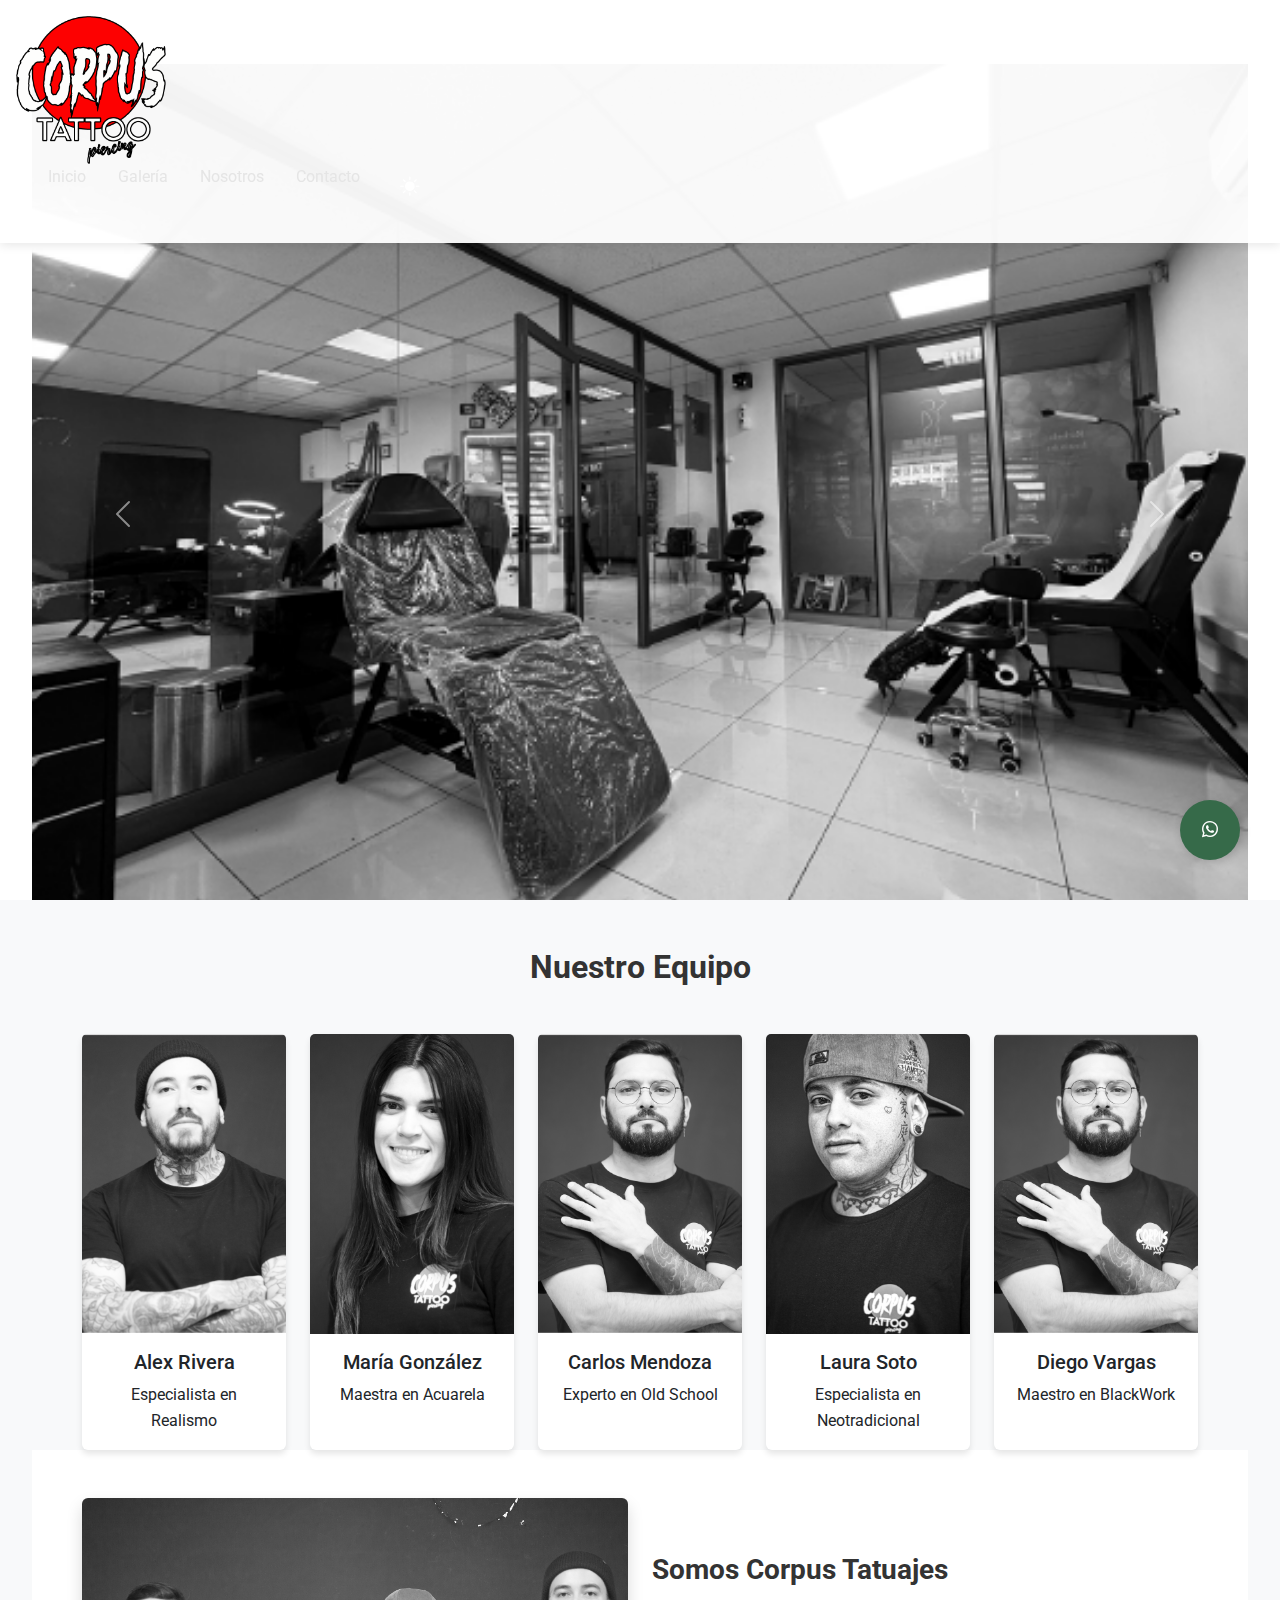
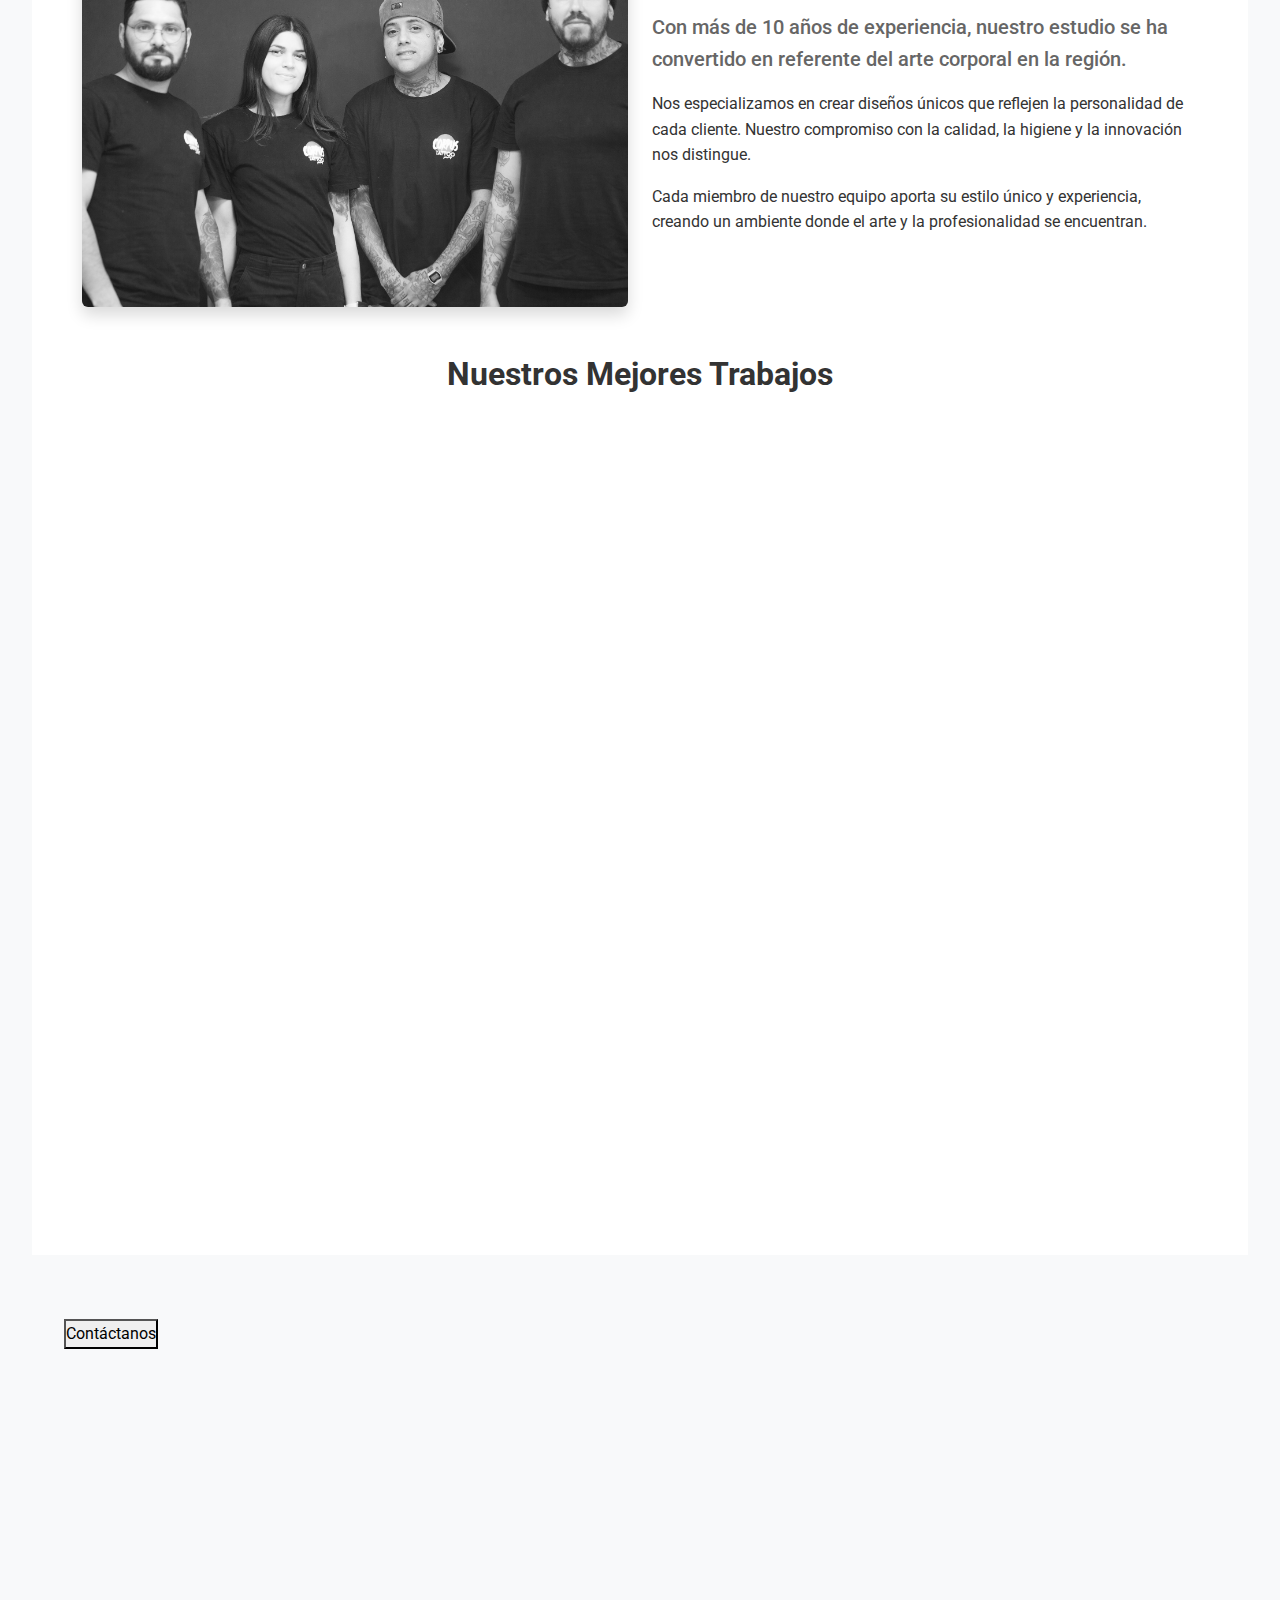
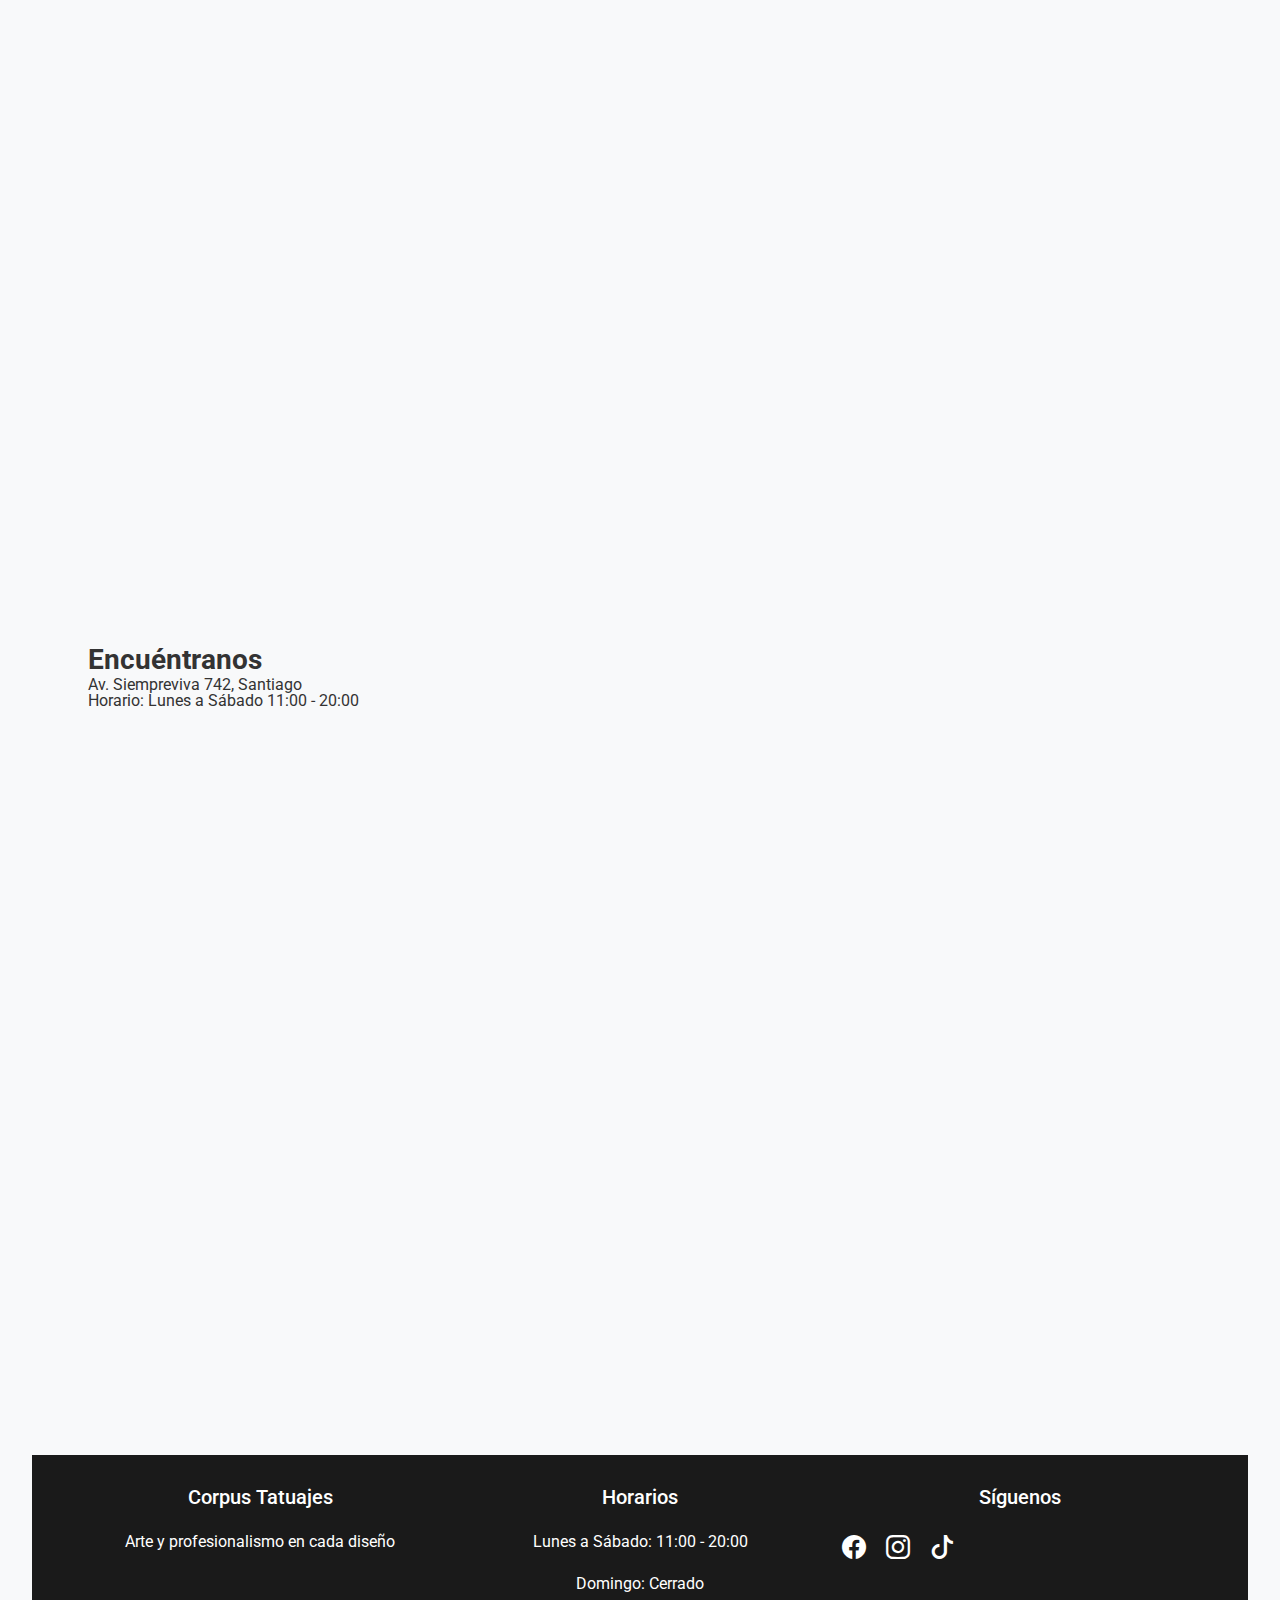
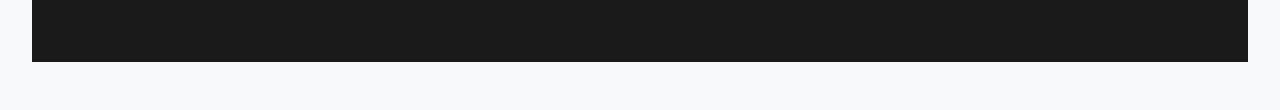
==== src/index.html @ b40a7a6b "Reorganización completa del proyecto" ====
<!DOCTYPE html>
<html lang="es" data-theme="light">
<head>
    <meta charset="UTF-8">
    <meta name="viewport" content="width=device-width, initial-scale=1.0">
    <title>Corpus Tatuajes</title>
    <!-- Bootstrap CSS -->
    <link href="https://cdn.jsdelivr.net/npm/bootstrap@5.3.2/dist/css/bootstrap.min.css" rel="stylesheet">
    <link rel="stylesheet" href="./css/styles.css">
    <link rel="preconnect" href="https://fonts.googleapis.com">
    <link rel="preconnect" href="https://fonts.gstatic.com" crossorigin>
    <link href="https://fonts.googleapis.com/css2?family=Roboto:wght@300;400;500;700&display=swap" rel="stylesheet">
    <link rel="stylesheet" href="./css/styles.css">
    <link rel="stylesheet" href="./css/dark-theme.css">
    <link rel="stylesheet" href="./css/light-theme.css">
    <script src="https://cdn.jsdelivr.net/npm/@emailjs/browser@3/dist/email.min.js"></script>
    <link href="https://fonts.googleapis.com/icon?family=Material+Icons" rel="stylesheet">
    <link rel="stylesheet" href="https://cdn.jsdelivr.net/npm/bootstrap-icons@1.11.1/font/bootstrap-icons.css">



</head>
<body>
    <header>
        <nav class="main-nav">
            <div class="logo">
                <img src="/src/assets/logocorpus/conlinea.png" alt="Corpus Tatuajes Logo">
            </div>
            <ul class="nav-menu">
                <li><a href="#inicio">Inicio</a></li>
                <li><a href="#galeria">Galería</a></li>
                <li><a href="#nosotros">Nosotros</a></li>
                <li><a href="#contacto">Contacto</a></li>
                <li>
                    <button id="theme-toggle" class="theme-toggle-btn">
                        <i class="bi bi-sun-fill" id="theme-icon"></i>
                    </button>
                </li>
            </ul>
        </nav>
    </header>
      <main>
          <section id="inicio" class="carousel">
              <div id="carouselExampleAutoplaying" class="carousel slide" data-bs-ride="carousel">
                <div class="carousel-inner">
                  <div class="carousel-item active">
                    <img src="/src/assets/img/sliders/slide1.png" class="d-block w-100" alt="Slide 1">
                  </div>
                  <div class="carousel-item">
                    <img src="/src/assets/img/sliders/slide2.png" class="d-block w-100" alt="Slide 2">
                  </div>
                  <div class="carousel-item">
                    <img src="/src/assets/img/sliders/slide3.png" class="d-block w-100" alt="Slide 3">
                  </div>
                </div>
                <button class="carousel-control-prev" type="button" data-bs-target="#carouselExampleAutoplaying" data-bs-slide="prev">
                  <span class="carousel-control-prev-icon" aria-hidden="true"></span>
                  <span class="visually-hidden">Previous</span>
                </button>
                <button class="carousel-control-next" type="button" data-bs-target="#carouselExampleAutoplaying" data-bs-slide="next">
                  <span class="carousel-control-next-icon" aria-hidden="true"></span>
                  <span class="visually-hidden">Next</span>
                </button>
              </div>
          </section>
 <section id="nosotros" class="team-section py-5">
    <div class="container">
        <h2 class="text-center mb-5">Nuestro Equipo</h2>
        <div class="row g-4">
            <!-- Card 1 -->
            <div class="col-lg">
                <div class="card h-100">
                    <img src="/src/assets/img/team/redicido_Mesa de trabajo 1.png" class="card-img-top" alt="Artista 1">
                    <div class="card-body text-center">
                        <h5 class="card-title">Alex Rivera</h5>
                        <p class="card-text">Especialista en Realismo</p>
                    </div>
                </div>
            </div>

            <!-- Card 2 -->
            <div class="col-lg">
                <div class="card h-100">
                    <img src="/src/assets/img/team/redicido-02.png" class="card-img-top" alt="Artista 2">
                    <div class="card-body text-center">
                        <h5 class="card-title">María González</h5>
                        <p class="card-text">Maestra en Acuarela</p>
                    </div>
                </div>
            </div>

            <!-- Card 3 -->
            <div class="col-lg">
                <div class="card h-100">
                    <img src="/src/assets/img/team/redicido-03.png" class="card-img-top" alt="Artista 3">
                    <div class="card-body text-center">
                        <h5 class="card-title">Carlos Mendoza</h5>
                        <p class="card-text">Experto en Old School</p>
                    </div>
                </div>
            </div>

            <!-- Card 4 -->
            <div class="col-lg">
                <div class="card h-100">
                    <img src="/src/assets/img/team/redicido-04.png" class="card-img-top" alt="Artista 4">
                    <div class="card-body text-center">
                        <h5 class="card-title">Laura Soto</h5>
                        <p class="card-text">Especialista en Neotradicional</p>
                    </div>
                </div>
            </div>

            <!-- Card 5 -->
            <div class="col-lg">
                <div class="card h-100">
                    <img src="/src/assets/img/team/redicido-03.png" class="card-img-top" alt="Artista 5">
                    <div class="card-body text-center">
                        <h5 class="card-title">Diego Vargas</h5>
                        <p class="card-text">Maestro en BlackWork</p>
                    </div>
                </div>
            </div>
        </div>
    </div>
    <!-- Sección Foto Grupal y Descripción -->
<section class="team-description py-5">
    <div class="container">
        <div class="row align-items-center">
            <div class="col-md-6">
                <img src="/src/assets/img/team/equipo.png" class="img-fluid rounded shadow" alt="Equipo Corpus Tatuajes">
            </div>
            <div class="col-md-6">
                <h3 class="mb-4">Somos Corpus Tatuajes</h3>
                <p class="lead">Con más de 10 años de experiencia, nuestro estudio se ha convertido en referente del arte corporal en la región.</p>
                <p>Nos especializamos en crear diseños únicos que reflejen la personalidad de cada cliente. Nuestro compromiso con la calidad, la higiene y la innovación nos distingue.</p>
                <p>Cada miembro de nuestro equipo aporta su estilo único y experiencia, creando un ambiente donde el arte y la profesionalidad se encuentran.</p>
            </div>
        </div>
    </div>
<section id="galeria" class="gallery-section py-5">
    <div class="container">
        <h2 class="text-center mb-5">Nuestros Mejores Trabajos</h2>
        <div class="row g-3">
            <!-- Imagen Grande -->
            <div class="col-12 col-md-6">
                <div class="gallery-item gallery-item-large">
                    <img src="/src/assets/img/gallery1/1.png" class="img-fluid" alt="Tatuaje 1" data-bs-toggle="modal" data-bs-target="#galleryModal" data-bs-img="./assets/gallery/tattoo1.jpg">
                </div>
            </div>
            
            <!-- Grupo de 2 Medianas -->
            <div class="col-12 col-md-6">
                <div class="row g-3">
                    <div class="col-6">
                        <div class="gallery-item">
                            <img src="/src/assets/img/gallery1/2.png" class="img-fluid" alt="Tatuaje 2" data-bs-toggle="modal" data-bs-target="#galleryModal" data-bs-img="./assets/gallery/tattoo2.jpg">
                        </div>
                    </div>
                    <div class="col-6">
                        <div class="gallery-item">
                            <img src="/src/assets/img/gallery1/3.png" class="img-fluid" alt="Tatuaje 3" data-bs-toggle="modal" data-bs-target="#galleryModal" data-bs-img="./assets/gallery/tattoo3.jpg">
                        </div>
                    </div>
                </div>
            </div>

            <!-- Tira de 4 Pequeñas -->
            <div class="col-3">
                <div class="gallery-item">
                    <img src="/src/assets/img/gallery1/4.png" class="img-fluid" alt="Tatuaje 4" data-bs-toggle="modal" data-bs-target="#galleryModal" data-bs-img="./assets/gallery/tattoo4.jpg">
                </div>
            </div>
            <div class="col-3">
                <div class="gallery-item">
                    <img src="/src/assets/img/gallery1/5.png" class="img-fluid" alt="Tatuaje 5" data-bs-toggle="modal" data-bs-target="#galleryModal" data-bs-img="./assets/gallery/tattoo5.jpg">
                </div>
            </div>
            <div class="col-3">
                <div class="gallery-item">
                    <img src="/src/assets/img/gallery1/8.png" class="img-fluid" alt="Tatuaje 6" data-bs-toggle="modal" data-bs-target="#galleryModal" data-bs-img="./assets/gallery/tattoo6.jpg">
                </div>
            </div>
            <div class="col-3">
                <div class="gallery-item">
                    <img src="/src/assets/img/gallery1/7.png" class="img-fluid" alt="Tatuaje 7" data-bs-toggle="modal" data-bs-target="#galleryModal" data-bs-img="./assets/gallery/tattoo7.jpg">
                </div>
            </div>

            <!-- Imagen Grande Horizontal -->
            <div class="col-12">
                <div class="gallery-item gallery-item-wide">
                    <img src="/src/assets/img/gallery1/9.png" class="img-fluid" alt="Tatuaje 8" data-bs-toggle="modal" data-bs-target="#galleryModal" data-bs-img="./assets/gallery/tattoo8.jpg">
                </div>
            </div>

            <!-- Grupo Final de 6 -->
            <div class="col-4">
                <div class="gallery-item">
                    <img src="/src/assets/img/gallery1/10.png" class="img-fluid" alt="Tatuaje 9" data-bs-toggle="modal" data-bs-target="#galleryModal" data-bs-img="./assets/gallery/tattoo9.jpg">
                </div>
            </div>
            <div class="col-4">
                <div class="gallery-item">
                    <img src="/src/assets/img/gallery1/11.png" class="img-fluid" alt="Tatuaje 10" data-bs-toggle="modal" data-bs-target="#galleryModal" data-bs-img="./assets/gallery/tattoo10.jpg">
                </div>
            </div>
            <div class="col-4">
                <div class="gallery-item">
                    <img src="/src/assets/img/gallery1/12.png" class="img-fluid" alt="Tatuaje 11" data-bs-toggle="modal" data-bs-target="#galleryModal" data-bs-img="./assets/gallery/tattoo11.jpg">
                </div>
            </div>
        </div>
    </div>

    <!-- Modal para vista ampliada -->
    <div class="modal fade" id="galleryModal" tabindex="-1" aria-hidden="true">
        <div class="modal-dialog modal-lg modal-dialog-centered">
            <div class="modal-content">
                <div class="modal-body p-0">
                    <img src="" class="img-fluid" id="modalImage">
                </div>
            </div>
        </div>
    </div>
</section>
</section>
          <section id="contacto" class="contact-section">
              <button class="cta-button">Contáctanos</button>
              <div class="contact-form-modal" id="contactModal">
                  <div class="modal-content">
                      <span class="close-button">×</span>
                      <form id="contactForm">
                          <input type="text" name="nombre" placeholder="Nombre" required>
                          <input type="email" name="email" placeholder="Email" required>
                          <input type="tel" name="telefono" placeholder="Teléfono" required>
                          <textarea name="mensaje" placeholder="Mensaje" required></textarea>
                          <div class="text-center">
                              <button type="submit" class="btn btn-dark btn-lg">Enviar Mensaje</button>
                          </div>
                      </form>
                  </div>
              </div>
          </section>

          <section class="map-section">
              <div class="container-fluid p-0">
                  <div class="row g-0">
                      <div class="col-md-6">
                          <div class="map-info p-4">
                              <h3>Encuéntranos</h3>
                              <p>Av. Siempreviva 742, Santiago</p>
                              <p>Horario: Lunes a Sábado 11:00 - 20:00</p>
                          </div>
                      </div>
                      <div class="col-md-6">
                          <div class="map-container">
                              <iframe 
                                  src="https://www.google.com/maps/embed?pb=!1m18!1m12!1m3!1d3330.2868897562144!2d-70.6495878!3d-33.4375799!2m3!1f0!2f0!3f0!3m2!1i1024!2i768!4f13.1!3m3!1m2!1s0x0%3A0x0!2zMzPCsDI2JzE1LjMiUyA3MMKwMzgnNTguNSJX!5e0!3m2!1ses!2scl!4v1629890000000!5m2!1ses!2scl" 
                                  width="100%" 
                                  height="300" 
                                  style="border:0;" 
                                  allowfullscreen="" 
                                  loading="lazy">
                              </iframe>
                          </div>
                      </div>
                  </div>
              </div>
          </section>

          <!-- Botón flotante de WhatsApp -->
          <a href="https://wa.me/56942258179" class="whatsapp-float" target="_blank">
              <i class="bi bi-whatsapp"></i>
          </a>

          <!-- Footer con iconos -->
          <footer class="footer-expanded">
              <div class="container">
                  <div class="row">
                      <div class="col-md-4">
                          <h5>Corpus Tatuajes</h5>
                          <p>Arte y profesionalismo en cada diseño</p>
                      </div>
                      <div class="col-md-4">
                          <h5>Horarios</h5>
                          <p>Lunes a Sábado: 11:00 - 20:00</p>
                          <p>Domingo: Cerrado</p>
                      </div>
                      <div class="col-md-4">
                          <h5>Síguenos</h5>
                          <div class="social-icons">



                              <a href="#"><i class="bi bi-facebook"></i></a>
                              <a href="#"><i class="bi bi-instagram"></i></a>
                              <a href="#"><i class="bi bi-tiktok"></i></a>
                          </div>
                      </div>
                  </div>
              </div>





          </footer>
<script src="./js/carousel.js"></script>
<script src="/src/js/form.js"></script>
<script src="/src/js/main.js"></script>
<script src="/src/js/menu.js"></script>

</body>
</html>

<script src="https://cdn.jsdelivr.net/npm/bootstrap@5.3.2/dist/js/bootstrap.bundle.min.js"></script>

<script src="./js/theme.js"></script>
---- src/css/styles.css ----
@font-face {
    font-family: 'TuFuente';
    src: url('../assets/fonts/tufuente.woff2') format('woff2');
}

/* Variables globales */
:root {
    --color-primary: #2C2C2C;
    --color-secondary: #4A4A4A;
    --color-light: #E5E5E5;
    --color-dark: #1A1A1A;
    --color-accent: #808080;
}

/* Reset y estilos base */
* {
    margin: 0;
    padding: 0;
    box-sizing: border-box;
}

body {
    font-family: 'Roboto', sans-serif;
    line-height: 1.6;
    background-color: var(--color-light);
    color: var(--color-dark);
}

/* Navegación */
.main-nav {
    background-color: var(--color-dark);
    color: white;
    padding: 1rem;
    position: fixed;
    width: 100%;
    z-index: 1000;
    box-shadow: 0 2px 10px rgba(0,0,0,0.1);
}

.nav-menu {
    display: flex;
    list-style: none;
    gap: 2rem;
}

.nav-menu a {
    color: var(--color-light);
    text-decoration: none;
}

.nav-menu a:hover {
    color: var(--color-accent);
}

/* Secciones */
section {
    padding: 4rem 2rem;
    min-height: 100vh;
}

/* Footer */
footer {
    background-color: var(--color-dark);
    color: var(--color-light);
    padding: 2rem;
    text-align: center;
}

.footer-expanded {
    background-color: #1a1a1a;
    color: white;
    padding: 50px 0;
}

.footer-expanded h5 {
    margin-bottom: 20px;
    font-weight: 500;
}

.social-icons {
    display: flex;
    gap: 20px;
}

.social-icons a {
    color: white;
    font-size: 24px;
    transition: transform 0.3s ease;
}

.social-icons a:hover {
    transform: translateY(-5px);
}

.material-symbols-outlined {
    font-size: 28px;
}/* Estilos del carrusel */
.carousel {
    width: 100%;
    height: 100vh;
    position: relative;
    overflow: hidden;
}

.carousel {
    height: 100vh;
}

.carousel-item img {
    height: 100vh;
    object-fit: cover;
}

.about-section {
    background-color: var(--color-secondary);
    color: var(--color-light);
}

.carousel-slide {
    position: absolute;
    width: 100%;
    height: 100%;
    object-fit: cover;
    opacity: 0;
    transition: opacity 0.5s ease;
}

.carousel-slide.active {
    opacity: 1;
}
.carousel-button {
    position: absolute;
    top: 50%;
    transform: translateY(-50%);
    background: rgba(0,0,0,0.5);
    color: white;
    padding: 20px;
    border: none;
    cursor: pointer;
    z-index: 10;
}

.prev { left: 0; }
.next { right: 0; }
.next {
    right: 20px;
}  /* Contenido principal */
  main {
      flex: 1;
  }

/* Menú hamburguesa */
.hamburger {
    display: none;
    background: none;
    border: none;
    cursor: pointer;
}

/* Carrusel */
.carousel {
    height: 100vh;
    position: relative;
    overflow: hidden;
}

.carousel-container {
    height: 100%;
    display: flex;
    transition: var(--transition);
}

/* Sección Sobre Nosotros */
.about-section {
    padding: 4rem 2rem;
    background: #f5f5f5;
}

.about-grid {
    display: grid;
    grid-template-columns: repeat(auto-fit, minmax(250px, 1fr));
    gap: 2rem;
    max-width: 1200px;
    margin: 0 auto;
}

/* Formulario de contacto */
.contact-form-modal {
    display: none;
    position: fixed;
    top: 0;
    left: 0;
    width: 100%;
    height: 100%;
    background-color: rgba(0,0,0,0.7);
    z-index: 1000;
}

.modal-content {
    background-color: var(--color-light);
    padding: 20px;
    width: 90%;
    max-width: 500px;
    position: absolute;
    top: 50%;
    left: 50%;
    transform: translate(-50%, -50%);
    border-radius: 8px;
}

.close-button {
    position: absolute;
    right: 10px;
    top: 10px;
    font-size: 24px;
    cursor: pointer;
}

#contactForm {
    display: flex;
    flex-direction: column;
    gap: 15px;
}

#contactForm input,
#contactForm textarea {
    padding: 10px;
    border: 1px solid var(--color-accent);
    border-radius: 4px;
}

#contactForm button {
    background-color: var(--color-primary);
    color: white;
    padding: 10px;
    border: none;
    border-radius: 4px;
    cursor: pointer;
}
/* WhatsApp flotante */
.whatsapp-float {
    position: fixed;
    bottom: 40px;
    right: 40px;
    background-color: #366a49;
    color: white;
    width: 60px;
    height: 60px;
    border-radius: 50%;
    display: flex;
    align-items: center;
    justify-content: center;
    box-shadow: 2px 2px 10px rgba(0,0,0,0.2);
    z-index: 1000;
    transition: transform 0.3s ease;
}

.whatsapp-float:hover {
    transform: scale(1.1);
    color: rgb(209, 204, 204);
}

.whatsapp-float .material-symbols-outlined {
    font-size: 32px;
}

@media (max-width: 768px) {
    .whatsapp-float {
        bottom: 20px;
        right: 20px;
        width: 50px;
        height: 50px;
    }
}
/* Media Queries */
@media (max-width: 768px) {
    .hamburger {
        display: block;
    }

    .nav-menu {
        position: fixed;
        top: 0;
        right: -100%;
        height: 100vh;
        width: 250px;
        background: rgb(218, 218, 218);
        flex-direction: column;
        padding: 2rem;
        transition: var(--transition);
    }

    .nav-menu.active {
        right: 0;
    }
}

body {
    font-family: 'Roboto', sans-serif;
}

/* Variantes de peso */
h1, h2, h3 {
    font-weight: 700;
}

p {
    font-weight: 400;
}

.light-text {
    font-weight: 300;
}

.medium-text {
    font-weight: 500;
}

.logo {
    width: 150px;
    height: auto;
}

.logo img {
    width: 100%;
    height: auto;
    display: block;
}

.team-section {
    background-color: #f8f9fa;
}

.card {
    transition: transform 0.3s ease;
    border: none;
    box-shadow: 0 4px 6px rgba(0,0,0,0.1);
}

.card:hover {
    transform: translateY(-5px);
}

.card-img-top {
    height: 300px;
    object-fit: cover;
}

.team-description {
    background-color: #ffffff;
}

.team-description img {
    max-height: 500px;
    width: 100%;
    object-fit: cover;
}

.team-description .lead {
    color: #666;
    font-weight: 500;
}
  .gallery-item {
      position: relative;
      overflow: hidden;
      border-radius: 8px;
      cursor: pointer;
      opacity: 0;
      transform: translateY(20px);
      animation: fadeInUp 0.6s ease forwards;
  }

  .gallery-item img {
      transition: transform 0.3s ease;
      height: 300px;
      width: 100%;
      object-fit: cover;
  }

  .gallery-item:hover img {
      transform: scale(1.05);
  }

  @keyframes fadeInUp {
      from {
          opacity: 0;
          transform: translateY(20px);
      }
      to {
          opacity: 1;
          transform: translateY(0);
      }
  }

  /* Efecto de carga escalonado */
  .gallery-item:nth-child(1) { animation-delay: 0.1s; }
  .gallery-item:nth-child(2) { animation-delay: 0.2s; }
  .gallery-item:nth-child(3) { animation-delay: 0.3s; }
  .gallery-item:nth-child(4) { animation-delay: 0.4s; }
  .gallery-item:nth-child(5) { animation-delay: 0.5s; }
  .gallery-item:nth-child(6) { animation-delay: 0.6s; }
#galleryModal .modal-content {
    background: none;
    border: none;
}

#galleryModal .modal-body {
    padding: 0;
}

.gallery-item-large img {
    height: 600px;
}

.gallery-item-wide img {
    height: 400px;
}

.gallery-item {
    margin-bottom: 15px;
}

@media (max-width: 768px) {
    .gallery-item-large img,
    .gallery-item-wide img {
        height: 300px;
    }
}

.btn-dark {
    padding: 12px 35px;
    margin-top: 20px;
    text-transform: uppercase;
    letter-spacing: 1px;
    transition: all 0.3s ease;
}

.btn-dark:hover {
    transform: translateY(-2px);
    box-shadow: 0 5px 15px rgba(0,0,0,0.2);
}
  .map-section {
      margin-bottom: 0;
      line-height: 0;
  }

  .footer-expanded {
      margin-top: 0;
      padding-top: 30px;
  }

  .map-container {
      filter: grayscale(100%);
      transition: filter 0.3s ease;
  }

  .map-container iframe {
      display: block;
      vertical-align: bottom;
  }

  .map-container:hover {
      filter: grayscale(0%);
  }

/* Ajustes responsivos generales */
@media (max-width: 768px) {
    .carousel-item img {
        height: 60vh;
    }

    .gallery-item img {
        height: 250px;
    }

    .map-info {
        height: auto;
        padding: 20px;
    }
}

@media (max-width: 576px) {
    .footer-expanded {
        text-align: center;
    }

    .social-icons {
        justify-content: center;
        margin-top: 20px;
    }

    .gallery-item-large img,
    .gallery-item-wide img {
        height: 200px;
    }

    .team-section .card {
        margin-bottom: 20px;
    }
}

/* Ajustes para tablets */
@media (min-width: 769px) and (max-width: 1024px) {
    .gallery-item img {
        height: 300px;
    }
}

.theme-toggle-btn {
    background: none;
    border: none;
    color: var(--text-color);
    cursor: pointer;
    padding: 8px;
    font-size: 1.2rem;
}

.theme-toggle-btn:hover {
    opacity: 0.8;
}
---- src/css/styles.css ----
@font-face {
    font-family: 'TuFuente';
    src: url('../assets/fonts/tufuente.woff2') format('woff2');
}

/* Variables globales */
:root {
    --color-primary: #2C2C2C;
    --color-secondary: #4A4A4A;
    --color-light: #E5E5E5;
    --color-dark: #1A1A1A;
    --color-accent: #808080;
}

/* Reset y estilos base */
* {
    margin: 0;
    padding: 0;
    box-sizing: border-box;
}

body {
    font-family: 'Roboto', sans-serif;
    line-height: 1.6;
    background-color: var(--color-light);
    color: var(--color-dark);
}

/* Navegación */
.main-nav {
    background-color: var(--color-dark);
    color: white;
    padding: 1rem;
    position: fixed;
    width: 100%;
    z-index: 1000;
    box-shadow: 0 2px 10px rgba(0,0,0,0.1);
}

.nav-menu {
    display: flex;
    list-style: none;
    gap: 2rem;
}

.nav-menu a {
    color: var(--color-light);
    text-decoration: none;
}

.nav-menu a:hover {
    color: var(--color-accent);
}

/* Secciones */
section {
    padding: 4rem 2rem;
    min-height: 100vh;
}

/* Footer */
footer {
    background-color: var(--color-dark);
    color: var(--color-light);
    padding: 2rem;
    text-align: center;
}

.footer-expanded {
    background-color: #1a1a1a;
    color: white;
    padding: 50px 0;
}

.footer-expanded h5 {
    margin-bottom: 20px;
    font-weight: 500;
}

.social-icons {
    display: flex;
    gap: 20px;
}

.social-icons a {
    color: white;
    font-size: 24px;
    transition: transform 0.3s ease;
}

.social-icons a:hover {
    transform: translateY(-5px);
}

.material-symbols-outlined {
    font-size: 28px;
}/* Estilos del carrusel */
.carousel {
    width: 100%;
    height: 100vh;
    position: relative;
    overflow: hidden;
}

.carousel {
    height: 100vh;
}

.carousel-item img {
    height: 100vh;
    object-fit: cover;
}

.about-section {
    background-color: var(--color-secondary);
    color: var(--color-light);
}

.carousel-slide {
    position: absolute;
    width: 100%;
    height: 100%;
    object-fit: cover;
    opacity: 0;
    transition: opacity 0.5s ease;
}

.carousel-slide.active {
    opacity: 1;
}
.carousel-button {
    position: absolute;
    top: 50%;
    transform: translateY(-50%);
    background: rgba(0,0,0,0.5);
    color: white;
    padding: 20px;
    border: none;
    cursor: pointer;
    z-index: 10;
}

.prev { left: 0; }
.next { right: 0; }
.next {
    right: 20px;
}  /* Contenido principal */
  main {
      flex: 1;
  }

/* Menú hamburguesa */
.hamburger {
    display: none;
    background: none;
    border: none;
    cursor: pointer;
}

/* Carrusel */
.carousel {
    height: 100vh;
    position: relative;
    overflow: hidden;
}

.carousel-container {
    height: 100%;
    display: flex;
    transition: var(--transition);
}

/* Sección Sobre Nosotros */
.about-section {
    padding: 4rem 2rem;
    background: #f5f5f5;
}

.about-grid {
    display: grid;
    grid-template-columns: repeat(auto-fit, minmax(250px, 1fr));
    gap: 2rem;
    max-width: 1200px;
    margin: 0 auto;
}

/* Formulario de contacto */
.contact-form-modal {
    display: none;
    position: fixed;
    top: 0;
    left: 0;
    width: 100%;
    height: 100%;
    background-color: rgba(0,0,0,0.7);
    z-index: 1000;
}

.modal-content {
    background-color: var(--color-light);
    padding: 20px;
    width: 90%;
    max-width: 500px;
    position: absolute;
    top: 50%;
    left: 50%;
    transform: translate(-50%, -50%);
    border-radius: 8px;
}

.close-button {
    position: absolute;
    right: 10px;
    top: 10px;
    font-size: 24px;
    cursor: pointer;
}

#contactForm {
    display: flex;
    flex-direction: column;
    gap: 15px;
}

#contactForm input,
#contactForm textarea {
    padding: 10px;
    border: 1px solid var(--color-accent);
    border-radius: 4px;
}

#contactForm button {
    background-color: var(--color-primary);
    color: white;
    padding: 10px;
    border: none;
    border-radius: 4px;
    cursor: pointer;
}
/* WhatsApp flotante */
.whatsapp-float {
    position: fixed;
    bottom: 40px;
    right: 40px;
    background-color: #366a49;
    color: white;
    width: 60px;
    height: 60px;
    border-radius: 50%;
    display: flex;
    align-items: center;
    justify-content: center;
    box-shadow: 2px 2px 10px rgba(0,0,0,0.2);
    z-index: 1000;
    transition: transform 0.3s ease;
}

.whatsapp-float:hover {
    transform: scale(1.1);
    color: rgb(209, 204, 204);
}

.whatsapp-float .material-symbols-outlined {
    font-size: 32px;
}

@media (max-width: 768px) {
    .whatsapp-float {
        bottom: 20px;
        right: 20px;
        width: 50px;
        height: 50px;
    }
}
/* Media Queries */
@media (max-width: 768px) {
    .hamburger {
        display: block;
    }

    .nav-menu {
        position: fixed;
        top: 0;
        right: -100%;
        height: 100vh;
        width: 250px;
        background: rgb(218, 218, 218);
        flex-direction: column;
        padding: 2rem;
        transition: var(--transition);
    }

    .nav-menu.active {
        right: 0;
    }
}

body {
    font-family: 'Roboto', sans-serif;
}

/* Variantes de peso */
h1, h2, h3 {
    font-weight: 700;
}

p {
    font-weight: 400;
}

.light-text {
    font-weight: 300;
}

.medium-text {
    font-weight: 500;
}

.logo {
    width: 150px;
    height: auto;
}

.logo img {
    width: 100%;
    height: auto;
    display: block;
}

.team-section {
    background-color: #f8f9fa;
}

.card {
    transition: transform 0.3s ease;
    border: none;
    box-shadow: 0 4px 6px rgba(0,0,0,0.1);
}

.card:hover {
    transform: translateY(-5px);
}

.card-img-top {
    height: 300px;
    object-fit: cover;
}

.team-description {
    background-color: #ffffff;
}

.team-description img {
    max-height: 500px;
    width: 100%;
    object-fit: cover;
}

.team-description .lead {
    color: #666;
    font-weight: 500;
}
  .gallery-item {
      position: relative;
      overflow: hidden;
      border-radius: 8px;
      cursor: pointer;
      opacity: 0;
      transform: translateY(20px);
      animation: fadeInUp 0.6s ease forwards;
  }

  .gallery-item img {
      transition: transform 0.3s ease;
      height: 300px;
      width: 100%;
      object-fit: cover;
  }

  .gallery-item:hover img {
      transform: scale(1.05);
  }

  @keyframes fadeInUp {
      from {
          opacity: 0;
          transform: translateY(20px);
      }
      to {
          opacity: 1;
          transform: translateY(0);
      }
  }

  /* Efecto de carga escalonado */
  .gallery-item:nth-child(1) { animation-delay: 0.1s; }
  .gallery-item:nth-child(2) { animation-delay: 0.2s; }
  .gallery-item:nth-child(3) { animation-delay: 0.3s; }
  .gallery-item:nth-child(4) { animation-delay: 0.4s; }
  .gallery-item:nth-child(5) { animation-delay: 0.5s; }
  .gallery-item:nth-child(6) { animation-delay: 0.6s; }
#galleryModal .modal-content {
    background: none;
    border: none;
}

#galleryModal .modal-body {
    padding: 0;
}

.gallery-item-large img {
    height: 600px;
}

.gallery-item-wide img {
    height: 400px;
}

.gallery-item {
    margin-bottom: 15px;
}

@media (max-width: 768px) {
    .gallery-item-large img,
    .gallery-item-wide img {
        height: 300px;
    }
}

.btn-dark {
    padding: 12px 35px;
    margin-top: 20px;
    text-transform: uppercase;
    letter-spacing: 1px;
    transition: all 0.3s ease;
}

.btn-dark:hover {
    transform: translateY(-2px);
    box-shadow: 0 5px 15px rgba(0,0,0,0.2);
}
  .map-section {
      margin-bottom: 0;
      line-height: 0;
  }

  .footer-expanded {
      margin-top: 0;
      padding-top: 30px;
  }

  .map-container {
      filter: grayscale(100%);
      transition: filter 0.3s ease;
  }

  .map-container iframe {
      display: block;
      vertical-align: bottom;
  }

  .map-container:hover {
      filter: grayscale(0%);
  }

/* Ajustes responsivos generales */
@media (max-width: 768px) {
    .carousel-item img {
        height: 60vh;
    }

    .gallery-item img {
        height: 250px;
    }

    .map-info {
        height: auto;
        padding: 20px;
    }
}

@media (max-width: 576px) {
    .footer-expanded {
        text-align: center;
    }

    .social-icons {
        justify-content: center;
        margin-top: 20px;
    }

    .gallery-item-large img,
    .gallery-item-wide img {
        height: 200px;
    }

    .team-section .card {
        margin-bottom: 20px;
    }
}

/* Ajustes para tablets */
@media (min-width: 769px) and (max-width: 1024px) {
    .gallery-item img {
        height: 300px;
    }
}

.theme-toggle-btn {
    background: none;
    border: none;
    color: var(--text-color);
    cursor: pointer;
    padding: 8px;
    font-size: 1.2rem;
}

.theme-toggle-btn:hover {
    opacity: 0.8;
}
---- src/css/dark-theme.css ----
[data-theme="dark"] {
    --primary-color: #121212;
    --secondary-color: #1f1f1f;
    --text-primary: #ffffff;
    --text-secondary: #cccccc;
}

[data-theme="dark"] body {
    background-color: var(--primary-color);
    color: var(--text-primary);
}

[data-theme="dark"] .main-nav {
    background: rgba(31, 31, 31, 0.95);
}

[data-theme="dark"] .nav-menu a {
    color: var(--text-primary);
}

[data-theme="dark"] .about-section {
    background: var(--secondary-color);
}

[data-theme="dark"] .contact-form-modal {
    background: var(--secondary-color);
    color: var(--text-primary);
}
---- src/css/light-theme.css ----
[data-theme="light"] {
    --primary-color: #ffffff;
    --secondary-color: #f5f5f5;
    --text-primary: #333333;
    --text-secondary: #666666;
}

[data-theme="light"] body {
    background-color: var(--primary-color);
    color: var(--text-primary);
}

[data-theme="light"] .main-nav {
    background: rgba(255, 255, 255, 0.95);
}

[data-theme="light"] .about-section {
    background: var(--secondary-color);
}
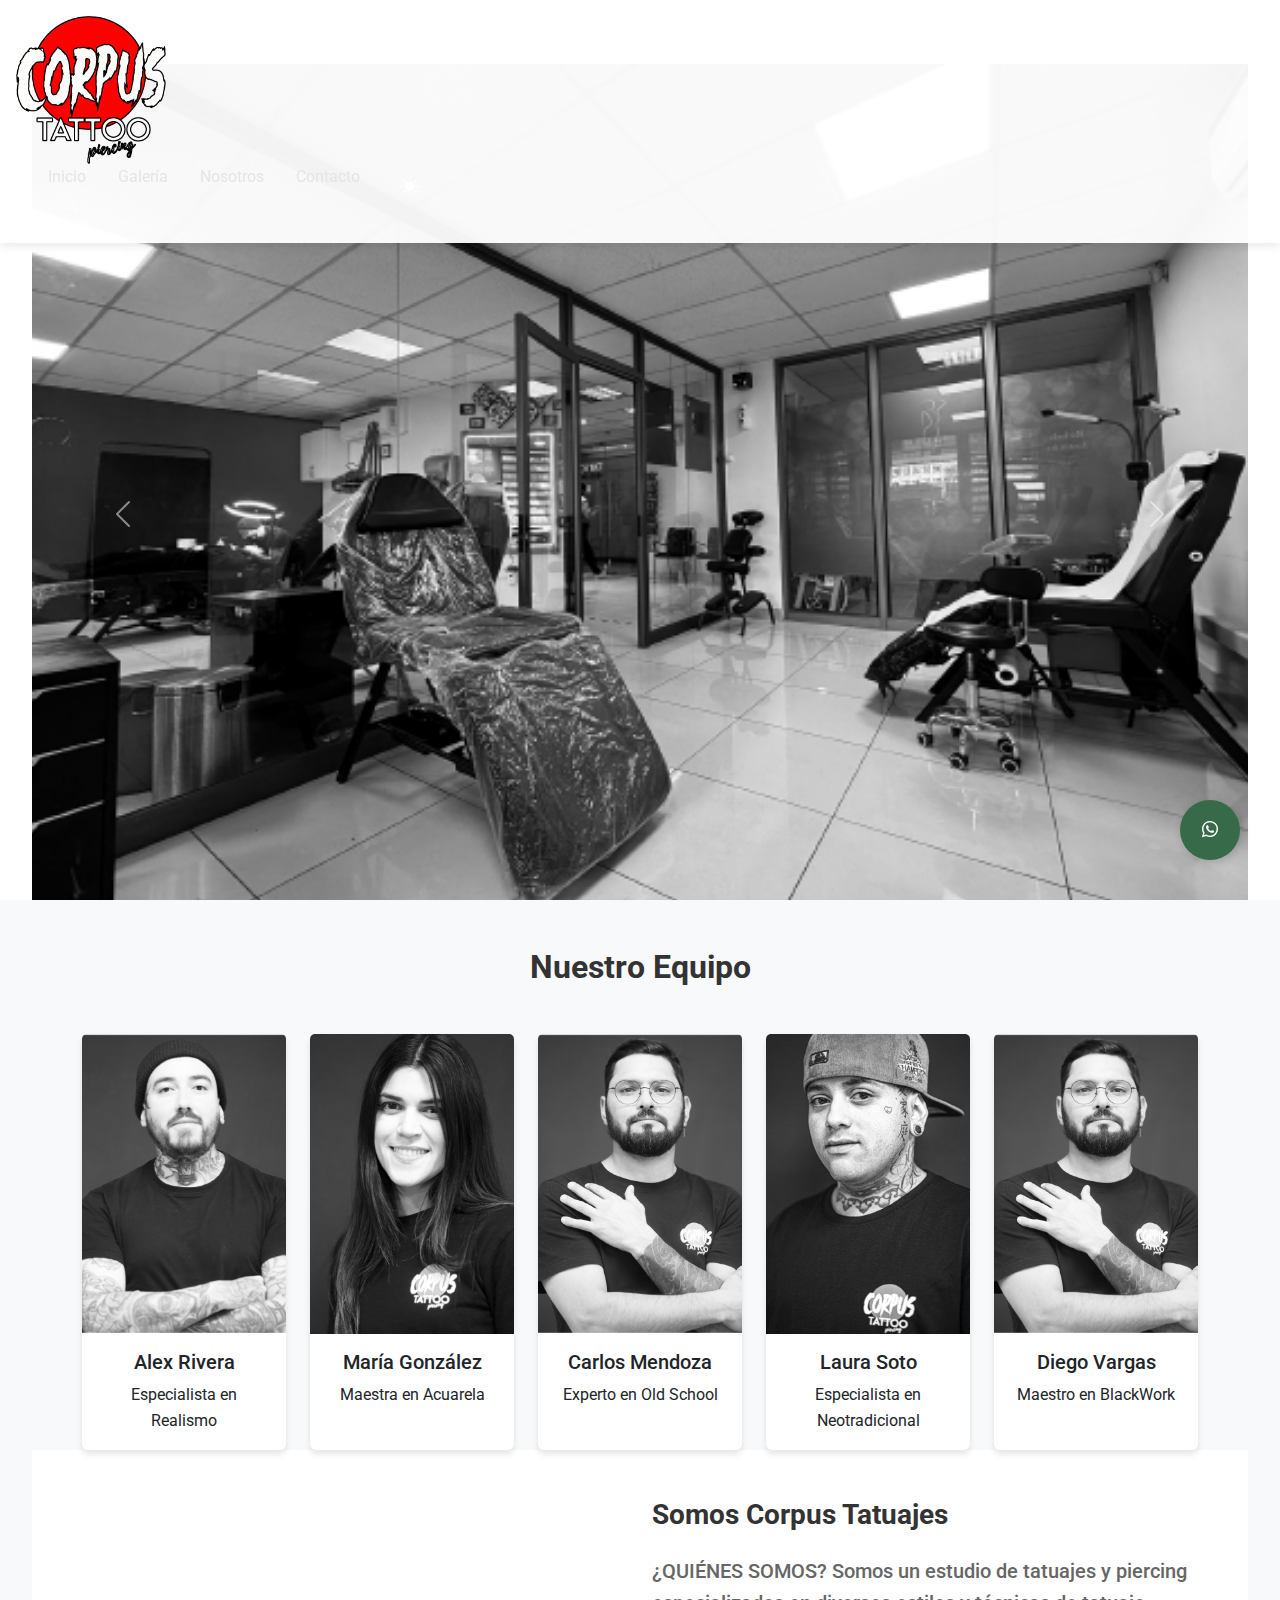
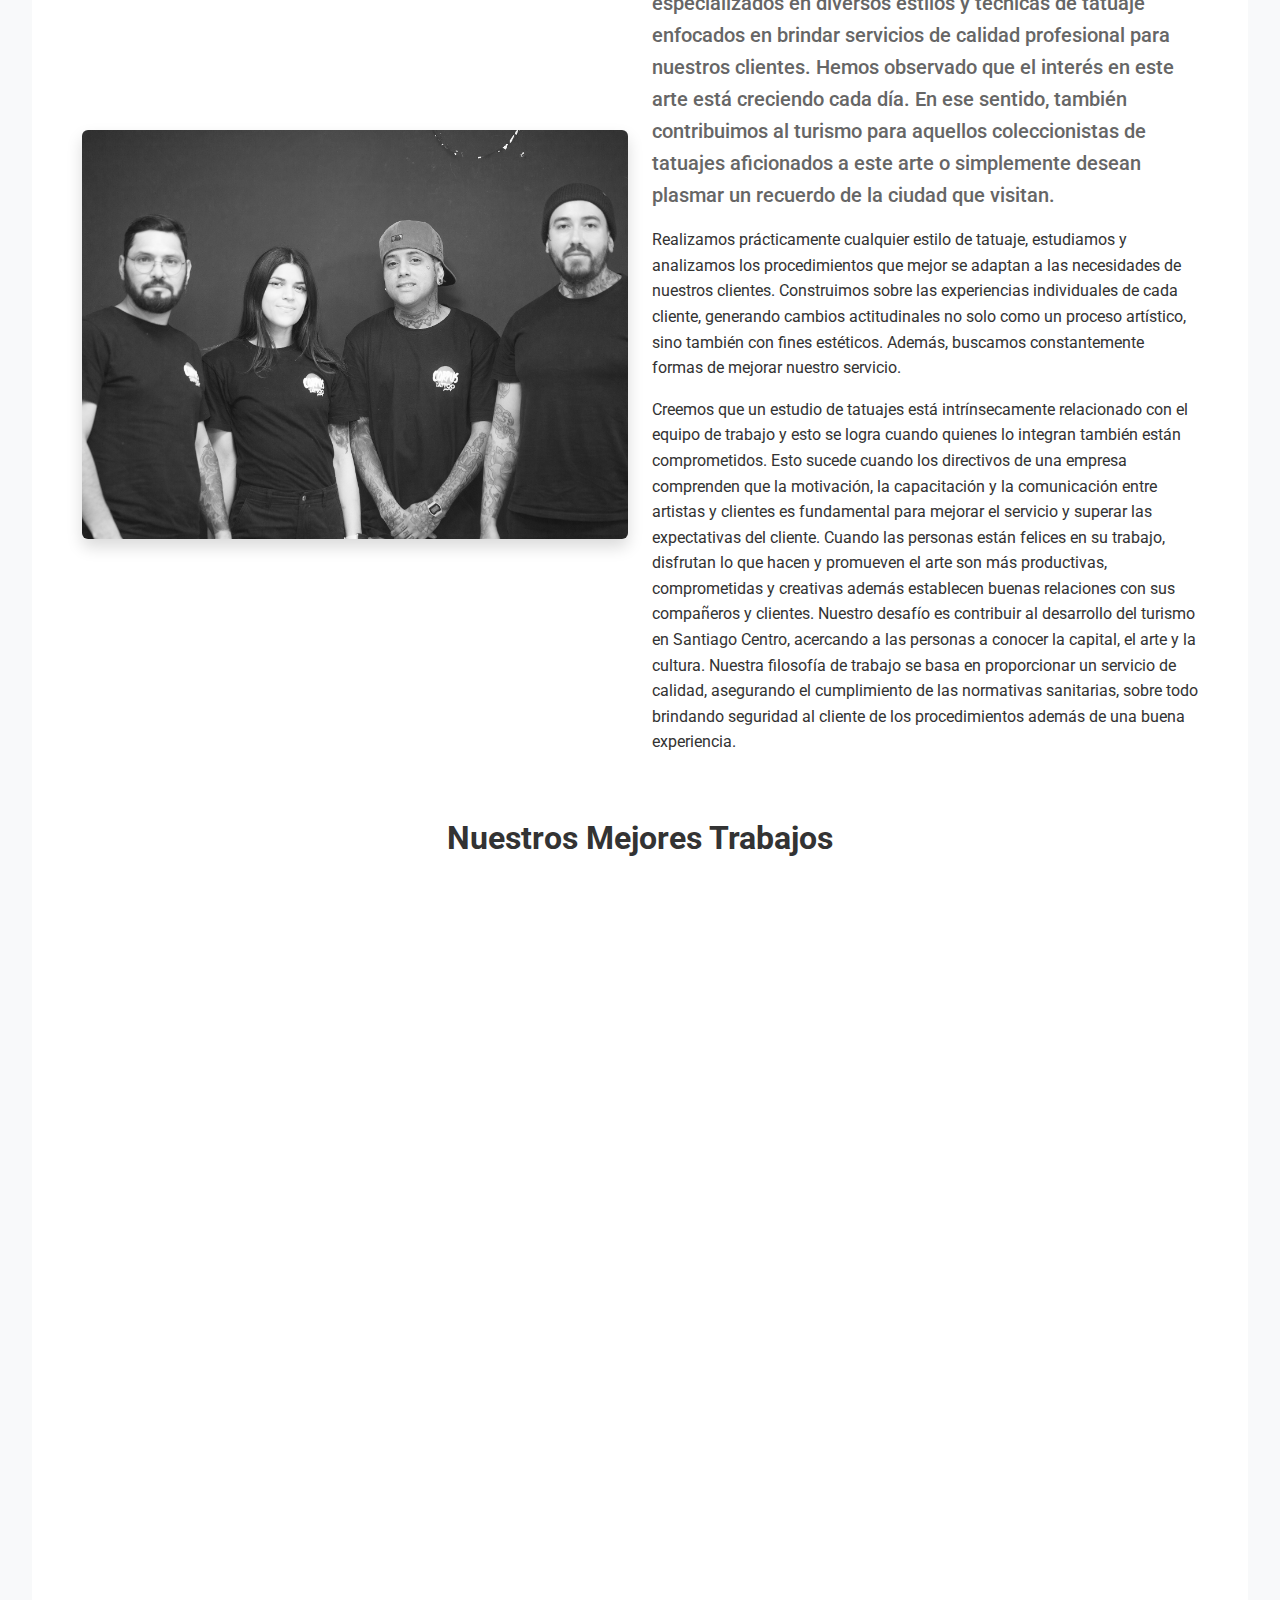
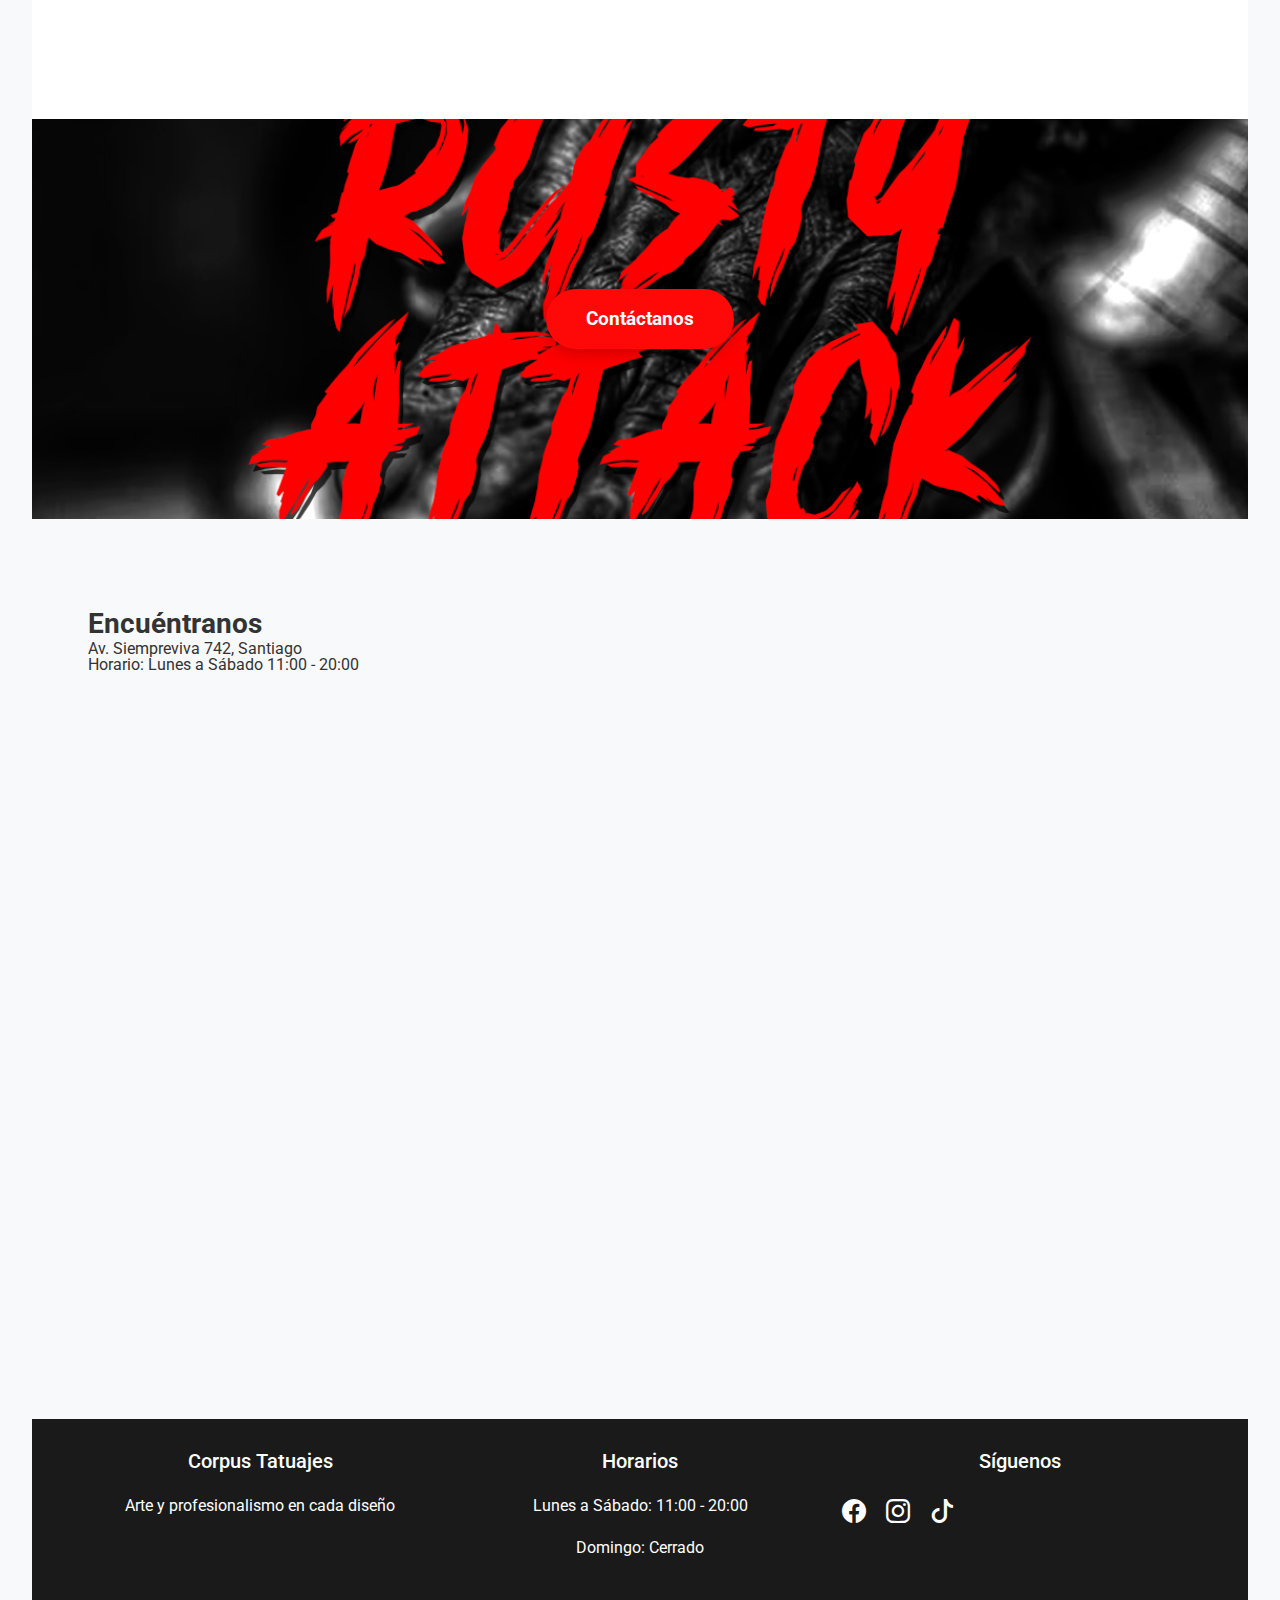
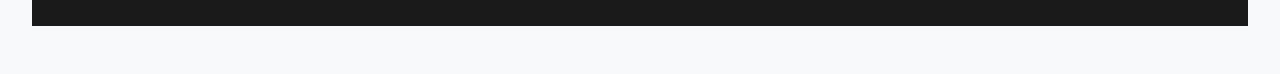
==== commit bb503d65: "Versión final Corpus Tattoo" ====
--- a/src/index.html
+++ b/src/index.html
@@ -132,9 +132,15 @@
             </div>
             <div class="col-md-6">
                 <h3 class="mb-4">Somos Corpus Tatuajes</h3>
-                <p class="lead">Con más de 10 años de experiencia, nuestro estudio se ha convertido en referente del arte corporal en la región.</p>
-                <p>Nos especializamos en crear diseños únicos que reflejen la personalidad de cada cliente. Nuestro compromiso con la calidad, la higiene y la innovación nos distingue.</p>
-                <p>Cada miembro de nuestro equipo aporta su estilo único y experiencia, creando un ambiente donde el arte y la profesionalidad se encuentran.</p>
+                <p class="lead">¿QUIÉNES SOMOS?
+                    Somos un estudio de tatuajes y piercing especializados en diversos estilos y técnicas de tatuaje enfocados en brindar servicios de calidad profesional para nuestros clientes.
+                    Hemos observado que el interés en este arte está creciendo cada día. En ese sentido, también contribuimos al turismo para aquellos coleccionistas de tatuajes aficionados a este arte o simplemente desean plasmar un recuerdo de la ciudad que visitan.</p>
+                <p>Realizamos prácticamente cualquier estilo de tatuaje, estudiamos y analizamos los procedimientos que mejor se adaptan a las necesidades de nuestros clientes.
+                    Construimos sobre las experiencias individuales de cada cliente, generando cambios actitudinales no solo como un proceso artístico, sino también con fines estéticos. Además, buscamos constantemente formas de mejorar nuestro servicio.</p>
+                <p>Creemos que un estudio de tatuajes está intrínsecamente relacionado con el equipo de trabajo y esto se logra cuando quienes lo integran también están comprometidos. Esto sucede cuando los directivos de una empresa comprenden que la motivación, la capacitación y la comunicación entre artistas y clientes es fundamental para mejorar el servicio y superar las expectativas del cliente.
+                    Cuando las personas están felices en su trabajo, disfrutan lo que hacen y promueven el arte son más productivas, comprometidas y creativas además establecen buenas relaciones con sus compañeros y clientes.
+                    Nuestro desafío es contribuir al desarrollo del turismo en Santiago Centro, acercando a las personas a conocer la capital, el arte y la cultura.
+                    Nuestra filosofía de trabajo se basa en proporcionar un servicio de calidad, asegurando el cumplimiento de las normativas sanitarias, sobre todo brindando seguridad al cliente de los procedimientos además de una buena experiencia.</p>
             </div>
         </div>
     </div>
@@ -212,6 +218,7 @@
             </div>
         </div>
     </div>
+    
 
     <!-- Modal para vista ampliada -->
     <div class="modal fade" id="galleryModal" tabindex="-1" aria-hidden="true">
--- a/src/css/styles.css
+++ b/src/css/styles.css
@@ -518,3 +518,32 @@
 .theme-toggle-btn:hover {
     opacity: 0.8;
 }
+
+.contact-section {
+    background-image: url('/src/assets/img/backgrund/RUSTY\ ATTACK\ DEMO.jpg');
+    background-size: cover;
+    background-position: center;
+    min-height: 400px;
+    display: flex;
+    justify-content: center;
+    align-items: center;
+    padding: 50px 0;
+}
+
+.cta-button {
+    background-color: #fe0808;  /* Color del logo */
+    color: white;
+    padding: 15px 40px;
+    border: none;
+    border-radius: 30px;
+    font-size: 1.2rem;
+    font-weight: bold;
+    cursor: pointer;
+    transition: all 0.3s ease;
+    box-shadow: 0 4px 15px rgba(0,0,0,0.2);
+}
+
+.cta-button:hover {
+    transform: translateY(-3px);
+    box-shadow: 0 6px 20px rgba(0,0,0,0.3);
+}
--- a/src/css/styles.css
+++ b/src/css/styles.css
@@ -518,3 +518,32 @@
 .theme-toggle-btn:hover {
     opacity: 0.8;
 }
+
+.contact-section {
+    background-image: url('/src/assets/img/backgrund/RUSTY\ ATTACK\ DEMO.jpg');
+    background-size: cover;
+    background-position: center;
+    min-height: 400px;
+    display: flex;
+    justify-content: center;
+    align-items: center;
+    padding: 50px 0;
+}
+
+.cta-button {
+    background-color: #fe0808;  /* Color del logo */
+    color: white;
+    padding: 15px 40px;
+    border: none;
+    border-radius: 30px;
+    font-size: 1.2rem;
+    font-weight: bold;
+    cursor: pointer;
+    transition: all 0.3s ease;
+    box-shadow: 0 4px 15px rgba(0,0,0,0.2);
+}
+
+.cta-button:hover {
+    transform: translateY(-3px);
+    box-shadow: 0 6px 20px rgba(0,0,0,0.3);
+}
